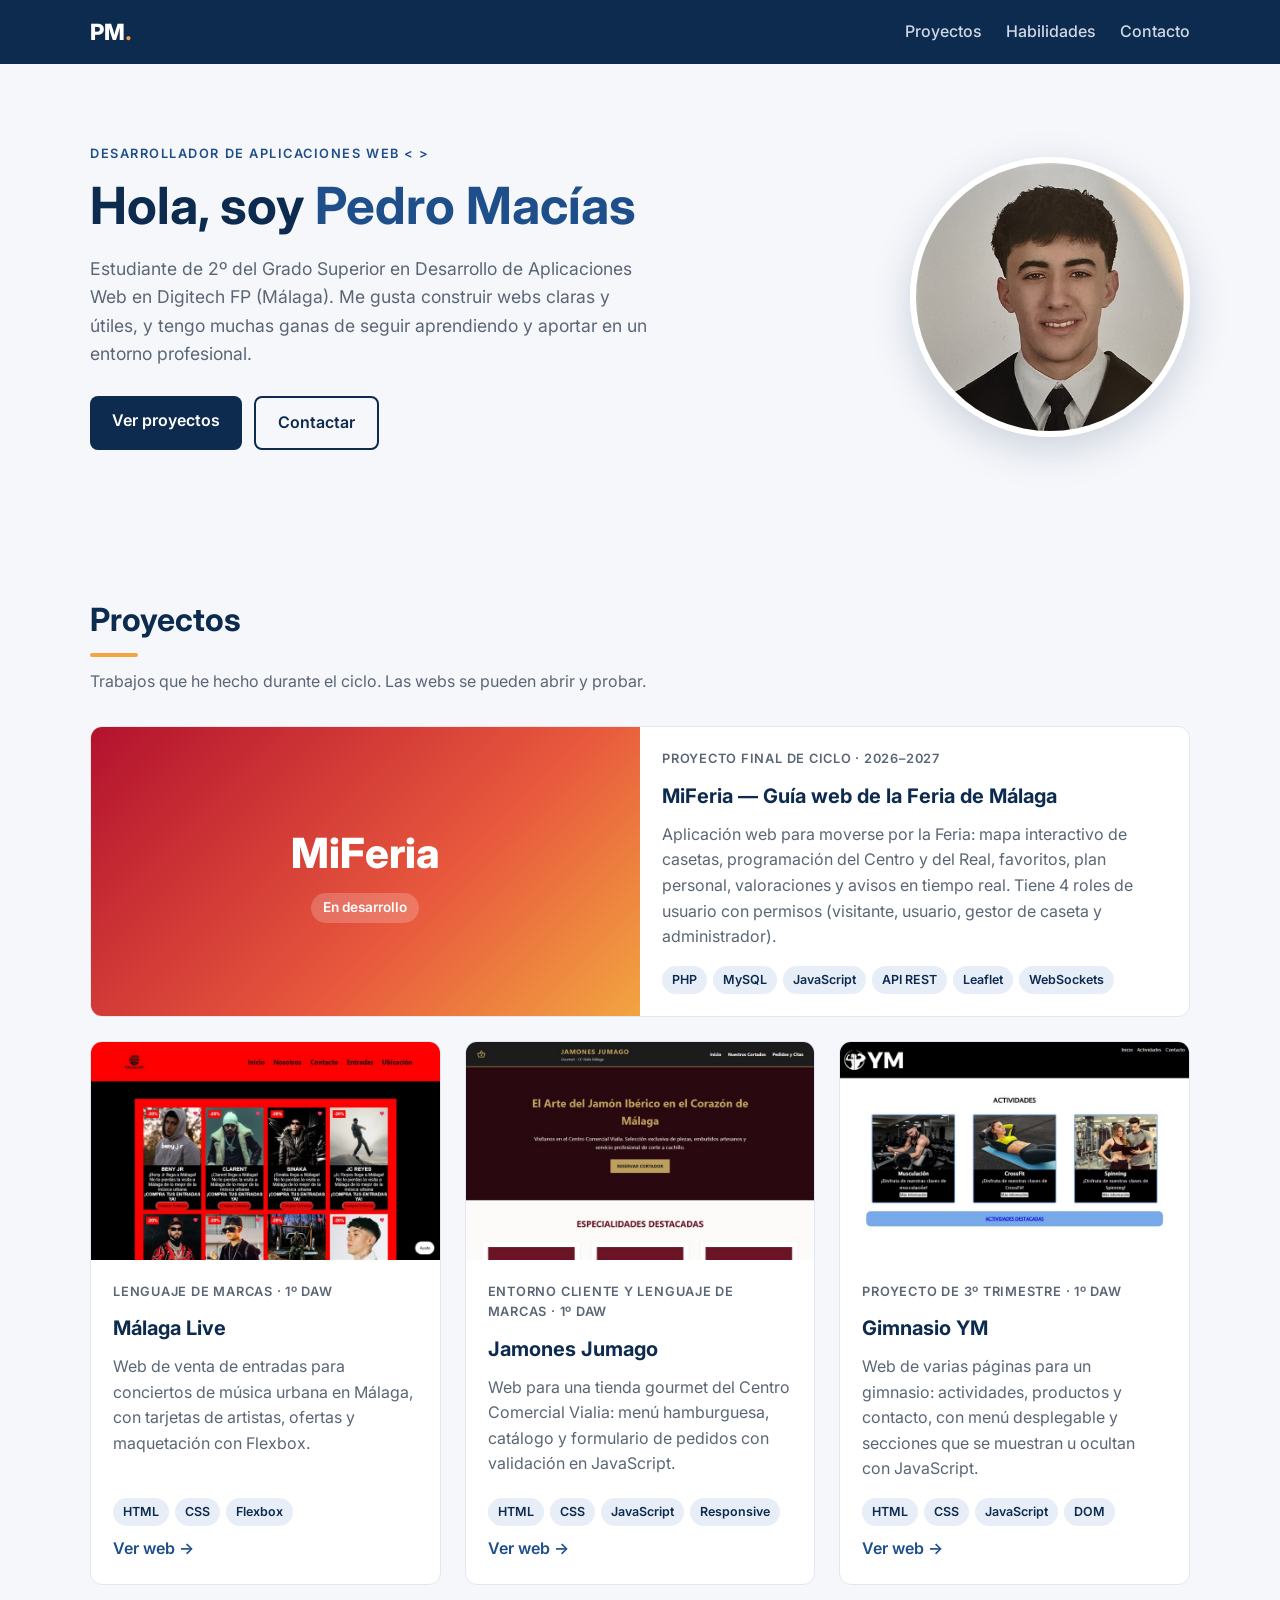
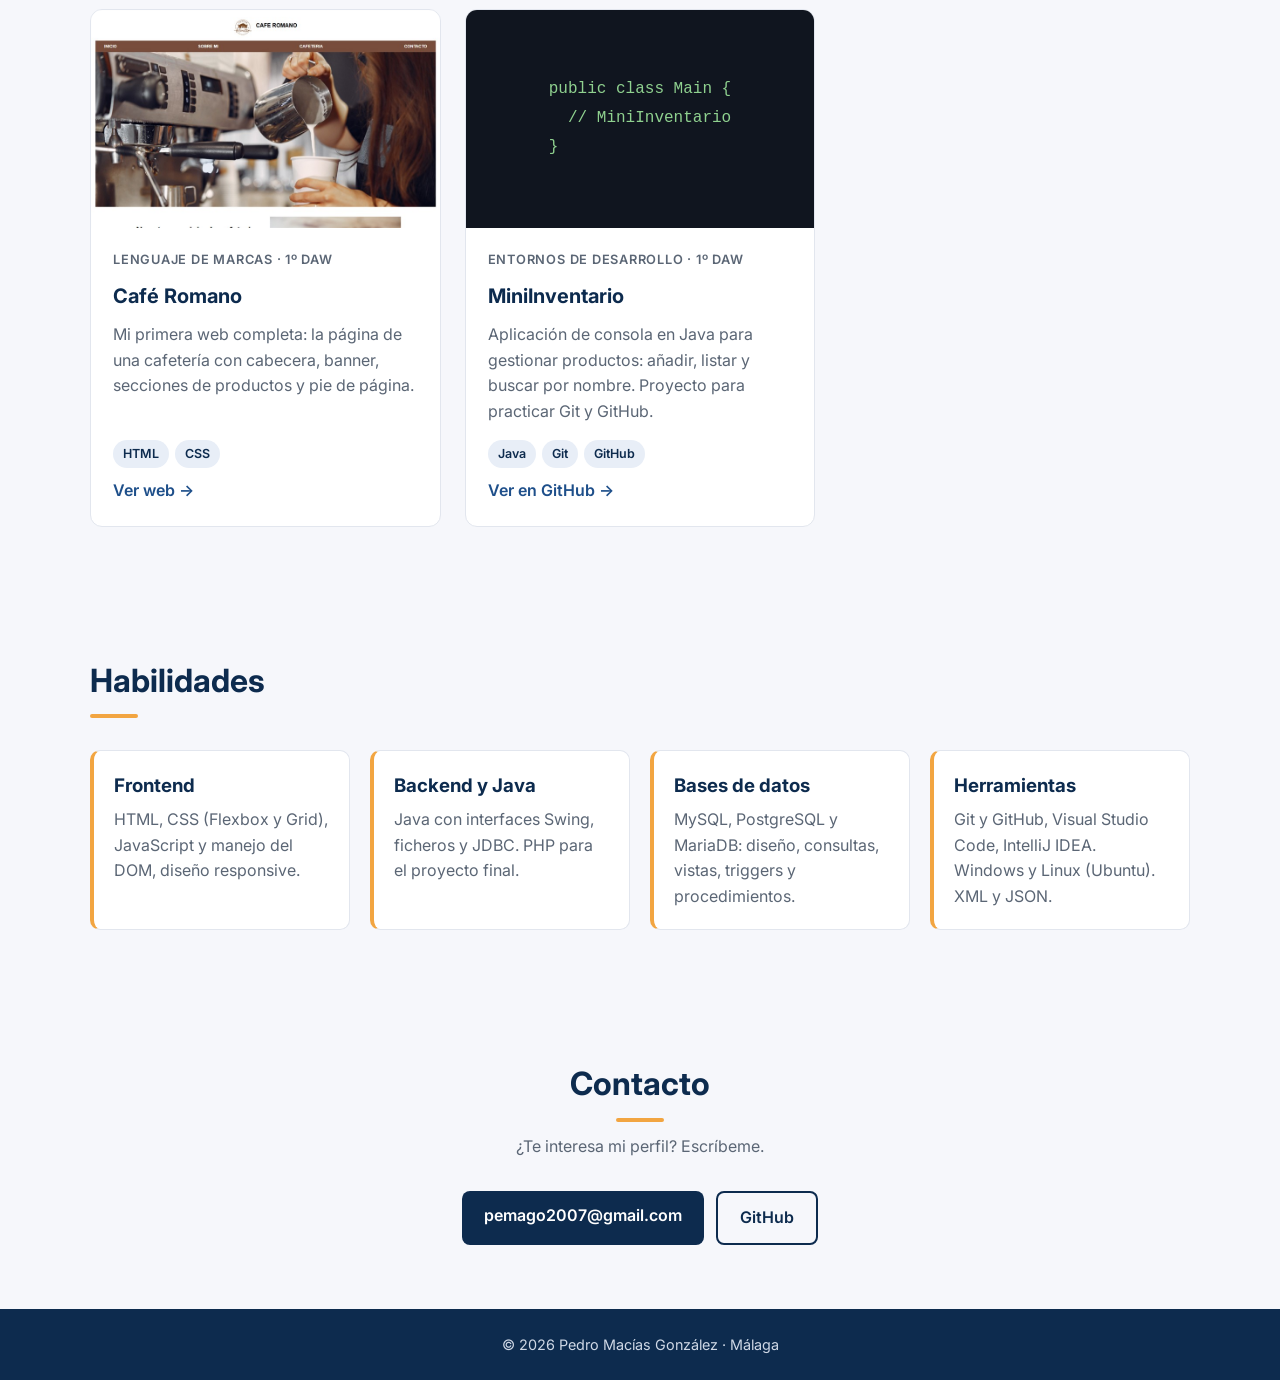
==== index.html @ 1e2088f1 "Portfolio inicial con proyectos del ciclo DAW Co-Authored-By: Claude Opus 5.5 <noreply@anthropic.com" ====
<!DOCTYPE html>
<html lang="es">
<head>
  <meta charset="UTF-8">
  <meta name="viewport" content="width=device-width, initial-scale=1.0">
  <title>Pedro Macías González · Portfolio</title>
  <meta name="description" content="Portfolio de Pedro Macías González, estudiante de Desarrollo de Aplicaciones Web en Málaga.">
  <link rel="preconnect" href="https://fonts.googleapis.com">
  <link rel="preconnect" href="https://fonts.gstatic.com" crossorigin>
  <link href="https://fonts.googleapis.com/css2?family=Inter:wght@400;500;600;700;800&display=swap" rel="stylesheet">
  <link rel="stylesheet" href="css/style.css">
</head>
<body>

  <header class="cabecera">
    <nav class="nav contenedor">
      <a href="#inicio" class="logo">PM<span>.</span></a>
      <ul class="nav-links">
        <li><a href="#proyectos">Proyectos</a></li>
        <li><a href="#habilidades">Habilidades</a></li>
        <li><a href="#contacto">Contacto</a></li>
      </ul>
    </nav>
  </header>

  <main>
    <!-- INICIO -->
    <section id="inicio" class="hero contenedor">
      <div class="hero-texto">
        <p class="etiqueta">Desarrollador de Aplicaciones Web &lt; &gt;</p>
        <h1>Hola, soy <span>Pedro Macías</span></h1>
        <p class="intro">
          Estudiante de 2º del Grado Superior en Desarrollo de Aplicaciones Web en Digitech FP (Málaga).
          Me gusta construir webs claras y útiles, y tengo muchas ganas de seguir aprendiendo y aportar en un entorno profesional.
        </p>
        <div class="botones">
          <a href="#proyectos" class="boton">Ver proyectos</a>
          <a href="#contacto" class="boton boton-sec">Contactar</a>
        </div>
      </div>
      <img src="img/foto.jpg" alt="Foto de Pedro Macías González" class="hero-foto">
    </section>

    <!-- PROYECTOS -->
    <section id="proyectos" class="seccion contenedor">
      <h2>Proyectos</h2>
      <p class="sub">Trabajos que he hecho durante el ciclo. Las webs se pueden abrir y probar.</p>

      <div class="grid">

        <article class="card destacada">
          <div class="card-img placeholder feria">
            <span>MiFeria</span>
            <small>En desarrollo</small>
          </div>
          <div class="card-cuerpo">
            <p class="card-meta">Proyecto final de ciclo · 2026–2027</p>
            <h3>MiFeria — Guía web de la Feria de Málaga</h3>
            <p>
              Aplicación web para moverse por la Feria: mapa interactivo de casetas, programación del Centro y del Real,
              favoritos, plan personal, valoraciones y avisos en tiempo real. Tiene 4 roles de usuario con permisos
              (visitante, usuario, gestor de caseta y administrador).
            </p>
            <ul class="tags">
              <li>PHP</li><li>MySQL</li><li>JavaScript</li><li>API REST</li><li>Leaflet</li><li>WebSockets</li>
            </ul>
          </div>
        </article>

        <article class="card">
          <a href="proyectos/malaga-live/index.html" target="_blank" class="card-img">
            <img src="img/malaga-live.jpg" alt="Captura de la web Málaga Live" loading="lazy">
          </a>
          <div class="card-cuerpo">
            <p class="card-meta">Lenguaje de Marcas · 1º DAW</p>
            <h3>Málaga Live</h3>
            <p>Web de venta de entradas para conciertos de música urbana en Málaga, con tarjetas de artistas, ofertas y maquetación con Flexbox.</p>
            <ul class="tags"><li>HTML</li><li>CSS</li><li>Flexbox</li></ul>
            <a href="proyectos/malaga-live/index.html" target="_blank" class="enlace">Ver web →</a>
          </div>
        </article>

        <article class="card">
          <a href="proyectos/jamones-jumago/index.html" target="_blank" class="card-img">
            <img src="img/jamones-jumago.jpg" alt="Captura de la web Jamones Jumago" loading="lazy">
          </a>
          <div class="card-cuerpo">
            <p class="card-meta">Entorno Cliente y Lenguaje de Marcas · 1º DAW</p>
            <h3>Jamones Jumago</h3>
            <p>Web para una tienda gourmet del Centro Comercial Vialia: menú hamburguesa, catálogo y formulario de pedidos con validación en JavaScript.</p>
            <ul class="tags"><li>HTML</li><li>CSS</li><li>JavaScript</li><li>Responsive</li></ul>
            <a href="proyectos/jamones-jumago/index.html" target="_blank" class="enlace">Ver web →</a>
          </div>
        </article>

        <article class="card">
          <a href="proyectos/gimnasio-ym/index.html" target="_blank" class="card-img">
            <img src="img/gimnasio-ym.jpg" alt="Captura de la web del gimnasio YM" loading="lazy">
          </a>
          <div class="card-cuerpo">
            <p class="card-meta">Proyecto de 3º trimestre · 1º DAW</p>
            <h3>Gimnasio YM</h3>
            <p>Web de varias páginas para un gimnasio: actividades, productos y contacto, con menú desplegable y secciones que se muestran u ocultan con JavaScript.</p>
            <ul class="tags"><li>HTML</li><li>CSS</li><li>JavaScript</li><li>DOM</li></ul>
            <a href="proyectos/gimnasio-ym/index.html" target="_blank" class="enlace">Ver web →</a>
          </div>
        </article>

        <article class="card">
          <a href="proyectos/cafe-romano/index.html" target="_blank" class="card-img">
            <img src="img/cafe-romano.jpg" alt="Captura de la web Café Romano" loading="lazy">
          </a>
          <div class="card-cuerpo">
            <p class="card-meta">Lenguaje de Marcas · 1º DAW</p>
            <h3>Café Romano</h3>
            <p>Mi primera web completa: la página de una cafetería con cabecera, banner, secciones de productos y pie de página.</p>
            <ul class="tags"><li>HTML</li><li>CSS</li></ul>
            <a href="proyectos/cafe-romano/index.html" target="_blank" class="enlace">Ver web →</a>
          </div>
        </article>

        <article class="card">
          <a href="https://github.com/pemago2007-web/-ED_4.1_MiniInventario" target="_blank" class="card-img placeholder codigo">
            <code>public class Main {<br>&nbsp;&nbsp;// MiniInventario<br>}</code>
          </a>
          <div class="card-cuerpo">
            <p class="card-meta">Entornos de Desarrollo · 1º DAW</p>
            <h3>MiniInventario</h3>
            <p>Aplicación de consola en Java para gestionar productos: añadir, listar y buscar por nombre. Proyecto para practicar Git y GitHub.</p>
            <ul class="tags"><li>Java</li><li>Git</li><li>GitHub</li></ul>
            <a href="https://github.com/pemago2007-web/-ED_4.1_MiniInventario" target="_blank" class="enlace">Ver en GitHub →</a>
          </div>
        </article>

      </div>
    </section>

    <!-- HABILIDADES -->
    <section id="habilidades" class="seccion contenedor">
      <h2>Habilidades</h2>
      <div class="skills">
        <div class="skill">
          <h3>Frontend</h3>
          <p>HTML, CSS (Flexbox y Grid), JavaScript y manejo del DOM, diseño responsive.</p>
        </div>
        <div class="skill">
          <h3>Backend y Java</h3>
          <p>Java con interfaces Swing, ficheros y JDBC. PHP para el proyecto final.</p>
        </div>
        <div class="skill">
          <h3>Bases de datos</h3>
          <p>MySQL, PostgreSQL y MariaDB: diseño, consultas, vistas, triggers y procedimientos.</p>
        </div>
        <div class="skill">
          <h3>Herramientas</h3>
          <p>Git y GitHub, Visual Studio Code, IntelliJ IDEA. Windows y Linux (Ubuntu). XML y JSON.</p>
        </div>
      </div>
    </section>

    <!-- CONTACTO -->
    <section id="contacto" class="seccion contenedor contacto">
      <h2>Contacto</h2>
      <p class="sub">¿Te interesa mi perfil? Escríbeme.</p>
      <div class="botones">
        <a href="mailto:pemago2007@gmail.com" class="boton">pemago2007@gmail.com</a>
        <a href="https://github.com/pemago2007-web" target="_blank" class="boton boton-sec">GitHub</a>
      </div>
    </section>
  </main>

  <footer class="pie">
    <p>© 2026 Pedro Macías González · Málaga</p>
  </footer>

</body>
</html>
---- css/style.css ----
:root {
  --azul: #0d2b4e;
  --azul-claro: #1e4f8a;
  --acento: #f2a541;
  --fondo: #f6f7fb;
  --blanco: #ffffff;
  --texto: #1c2430;
  --gris: #5b6675;
  --borde: #e2e6ee;
}

* { margin: 0; padding: 0; box-sizing: border-box; }

html { scroll-behavior: smooth; }

body {
  font-family: "Inter", system-ui, sans-serif;
  background: var(--fondo);
  color: var(--texto);
  line-height: 1.6;
}

a { color: inherit; text-decoration: none; }

.contenedor { width: min(1100px, 100% - 32px); margin-inline: auto; }

/* CABECERA */
.cabecera {
  position: sticky; top: 0; z-index: 10;
  background: var(--azul);
}
.nav { display: flex; justify-content: space-between; align-items: center; height: 64px; }
.logo { color: var(--blanco); font-weight: 800; font-size: 1.4rem; }
.logo span { color: var(--acento); }
.nav-links { display: flex; gap: 24px; list-style: none; }
.nav-links a { color: #cfd8e6; font-weight: 500; transition: color .2s; }
.nav-links a:hover { color: var(--acento); }

/* HERO */
.hero {
  display: grid; grid-template-columns: 1fr 280px; gap: 48px; align-items: center;
  padding: 80px 0;
}
.etiqueta {
  color: var(--azul-claro); font-weight: 600; letter-spacing: .12em;
  text-transform: uppercase; font-size: .8rem; margin-bottom: 12px;
}
.hero h1 { font-size: clamp(2rem, 5vw, 3.2rem); line-height: 1.15; color: var(--azul); }
.hero h1 span { color: var(--azul-claro); }
.intro { color: var(--gris); font-size: 1.1rem; margin: 20px 0 28px; max-width: 560px; }
.hero-foto {
  width: 100%; aspect-ratio: 1; object-fit: cover; object-position: top;
  border-radius: 50%; border: 6px solid var(--blanco);
  box-shadow: 0 12px 40px rgba(13, 43, 78, .18);
}

/* BOTONES */
.botones { display: flex; gap: 12px; flex-wrap: wrap; }
.boton {
  display: inline-block; padding: 12px 22px; border-radius: 8px;
  background: var(--azul); color: var(--blanco); font-weight: 600;
  transition: transform .2s, background .2s;
}
.boton:hover { background: var(--azul-claro); transform: translateY(-2px); }
.boton-sec { background: transparent; color: var(--azul); border: 2px solid var(--azul); }
.boton-sec:hover { background: var(--azul); color: var(--blanco); }

/* SECCIONES */
.seccion { padding: 64px 0; }
.seccion h2 { font-size: 2rem; color: var(--azul); }
.seccion h2::after {
  content: ""; display: block; width: 48px; height: 4px; margin-top: 8px;
  background: var(--acento); border-radius: 2px;
}
.sub { color: var(--gris); margin: 12px 0 32px; }

/* PROYECTOS */
.grid { display: grid; grid-template-columns: repeat(auto-fill, minmax(min(320px, 100%), 1fr)); gap: 24px; }
.card {
  background: var(--blanco); border: 1px solid var(--borde); border-radius: 12px;
  overflow: hidden; display: flex; flex-direction: column;
  transition: transform .2s, box-shadow .2s;
}
.card:hover { transform: translateY(-4px); box-shadow: 0 12px 30px rgba(13, 43, 78, .12); }
.card.destacada { grid-column: 1 / -1; display: grid; grid-template-columns: 1fr 1fr; }
.card-img { display: block; aspect-ratio: 16 / 10; overflow: hidden; background: var(--borde); }
.card-img img { width: 100%; height: 100%; object-fit: cover; object-position: top; transition: transform .4s; }
.card:hover .card-img img { transform: scale(1.04); }
.card.destacada .card-img { aspect-ratio: auto; min-height: 260px; }

.placeholder {
  display: flex; flex-direction: column; justify-content: center; align-items: center; gap: 6px;
  color: var(--blanco);
}
.feria { background: linear-gradient(135deg, #b3122e, #e8583d 60%, var(--acento)); }
.feria span { font-size: 2.6rem; font-weight: 800; }
.feria small {
  background: rgba(255, 255, 255, .2); padding: 4px 12px; border-radius: 999px;
  font-weight: 600; font-size: .85rem;
}
.codigo { background: #10151f; }
.codigo code { color: #8fd18f; font-family: Consolas, monospace; font-size: 1rem; line-height: 1.8; }

.card-cuerpo { padding: 22px; display: flex; flex-direction: column; gap: 10px; flex: 1; }
.card-meta { color: var(--azul-claro); font-size: .8rem; font-weight: 600; text-transform: uppercase; letter-spacing: .06em; }
.card h3 { color: var(--azul); font-size: 1.25rem; }
.card p { color: var(--gris); }
.tags { display: flex; flex-wrap: wrap; gap: 6px; list-style: none; margin-top: auto; padding-top: 6px; }
.tags li {
  background: #e8eef7; color: var(--azul); font-size: .78rem; font-weight: 600;
  padding: 4px 10px; border-radius: 999px;
}
.enlace { color: var(--azul-claro); font-weight: 600; }
.enlace:hover { color: var(--acento); }

/* HABILIDADES */
.skills { display: grid; grid-template-columns: repeat(auto-fit, minmax(min(230px, 100%), 1fr)); gap: 20px; margin-top: 32px; }
.skill { background: var(--blanco); border: 1px solid var(--borde); border-left: 4px solid var(--acento); border-radius: 10px; padding: 20px; }
.skill h3 { color: var(--azul); margin-bottom: 6px; }
.skill p { color: var(--gris); }

/* CONTACTO */
.contacto { text-align: center; }
.contacto h2::after { margin-inline: auto; }
.contacto .botones { justify-content: center; }

/* PIE */
.pie { background: var(--azul); color: #cfd8e6; text-align: center; padding: 24px 16px; font-size: .9rem; }

/* RESPONSIVE */
@media (max-width: 760px) {
  .hero { grid-template-columns: 1fr; text-align: center; padding: 48px 0; }
  .hero-foto { width: 200px; margin: 0 auto; grid-row: 1; }
  .intro { margin-inline: auto; }
  .hero .botones { justify-content: center; }
  .card.destacada { grid-template-columns: 1fr; }
  .card.destacada .card-img { min-height: 180px; }
  .grid { grid-template-columns: 1fr; }
  .nav-links { gap: 14px; font-size: .9rem; }
}
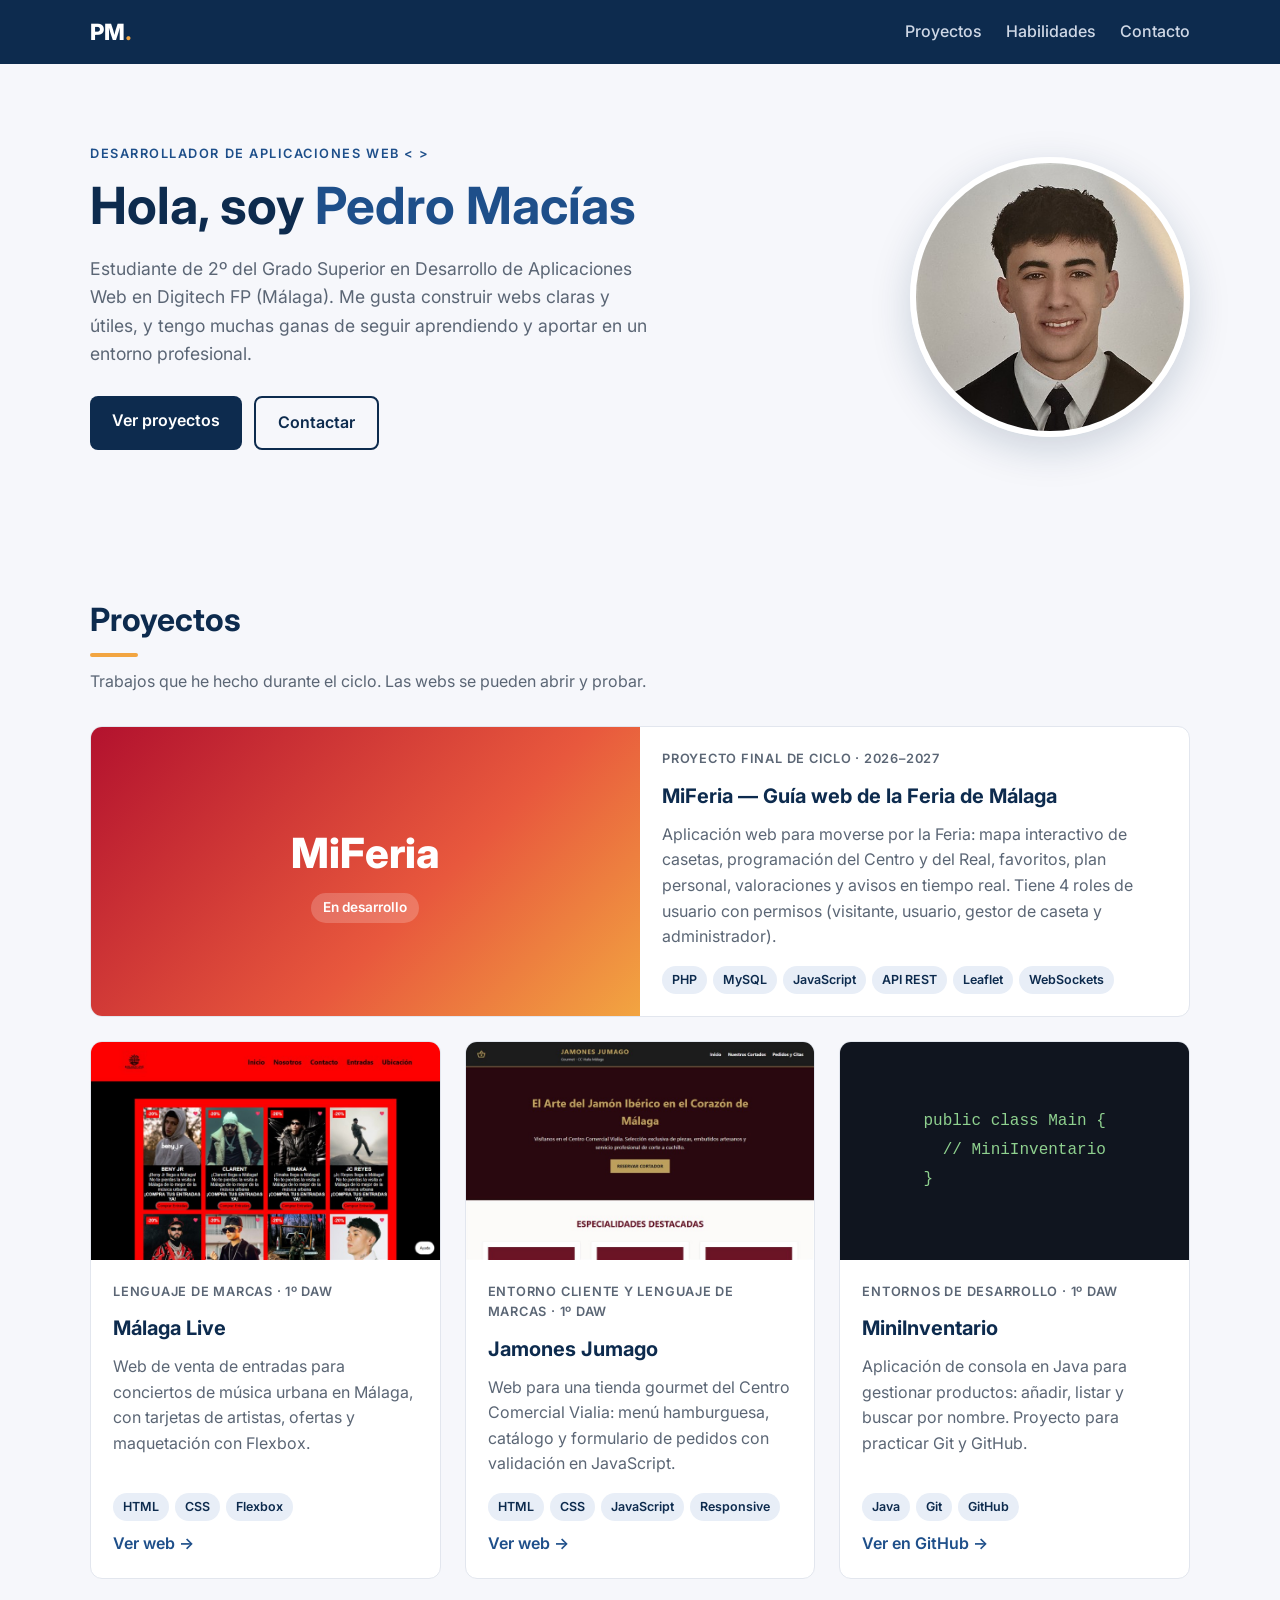
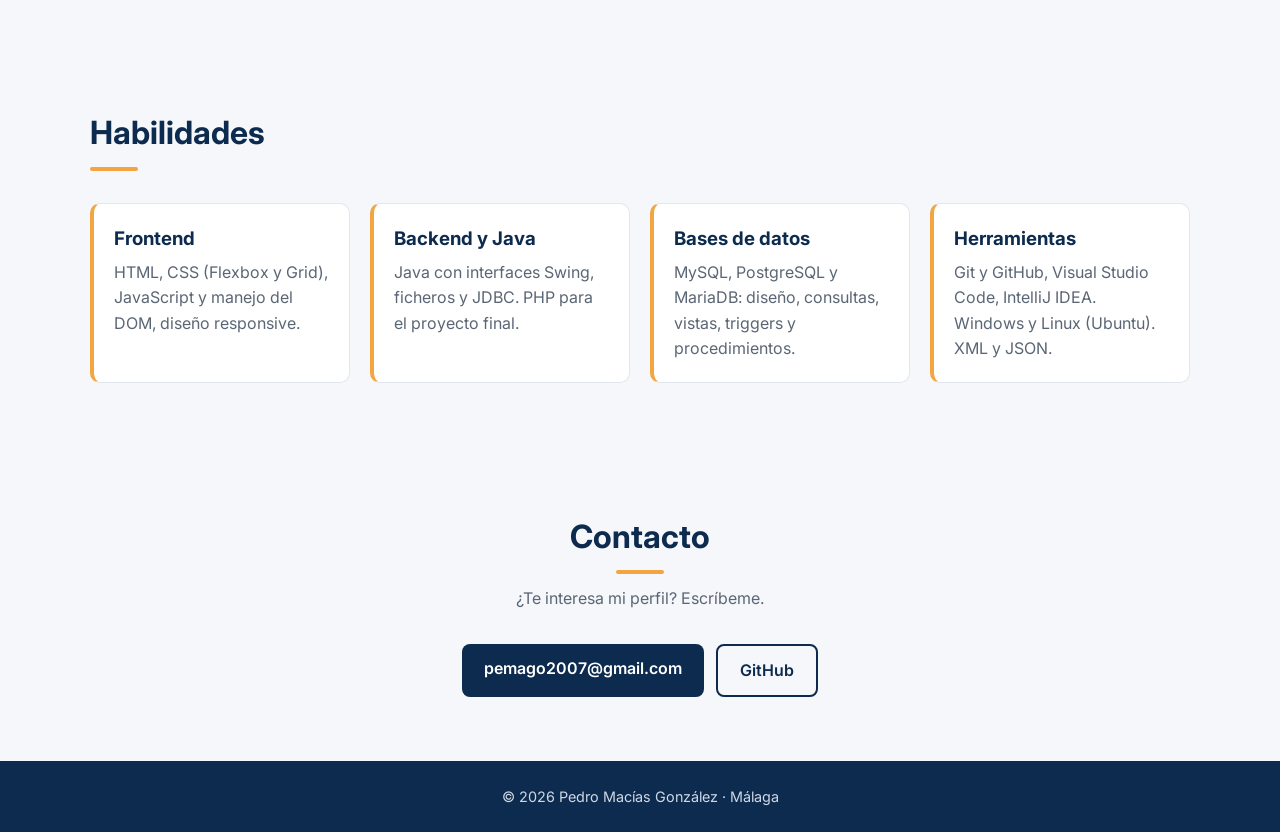
==== commit 59c04efd: "Quitar proyectos Café Romano y Gimnasio YM Co-Authored-By: Claude Opus 5.5 <noreply@anthropic.com>" ====
--- a/index.html
+++ b/index.html
@@ -94,32 +94,6 @@
         </article>
 
         <article class="card">
-          <a href="proyectos/gimnasio-ym/index.html" target="_blank" class="card-img">
-            <img src="img/gimnasio-ym.jpg" alt="Captura de la web del gimnasio YM" loading="lazy">
-          </a>
-          <div class="card-cuerpo">
-            <p class="card-meta">Proyecto de 3º trimestre · 1º DAW</p>
-            <h3>Gimnasio YM</h3>
-            <p>Web de varias páginas para un gimnasio: actividades, productos y contacto, con menú desplegable y secciones que se muestran u ocultan con JavaScript.</p>
-            <ul class="tags"><li>HTML</li><li>CSS</li><li>JavaScript</li><li>DOM</li></ul>
-            <a href="proyectos/gimnasio-ym/index.html" target="_blank" class="enlace">Ver web →</a>
-          </div>
-        </article>
-
-        <article class="card">
-          <a href="proyectos/cafe-romano/index.html" target="_blank" class="card-img">
-            <img src="img/cafe-romano.jpg" alt="Captura de la web Café Romano" loading="lazy">
-          </a>
-          <div class="card-cuerpo">
-            <p class="card-meta">Lenguaje de Marcas · 1º DAW</p>
-            <h3>Café Romano</h3>
-            <p>Mi primera web completa: la página de una cafetería con cabecera, banner, secciones de productos y pie de página.</p>
-            <ul class="tags"><li>HTML</li><li>CSS</li></ul>
-            <a href="proyectos/cafe-romano/index.html" target="_blank" class="enlace">Ver web →</a>
-          </div>
-        </article>
-
-        <article class="card">
           <a href="https://github.com/pemago2007-web/-ED_4.1_MiniInventario" target="_blank" class="card-img placeholder codigo">
             <code>public class Main {<br>&nbsp;&nbsp;// MiniInventario<br>}</code>
           </a>
